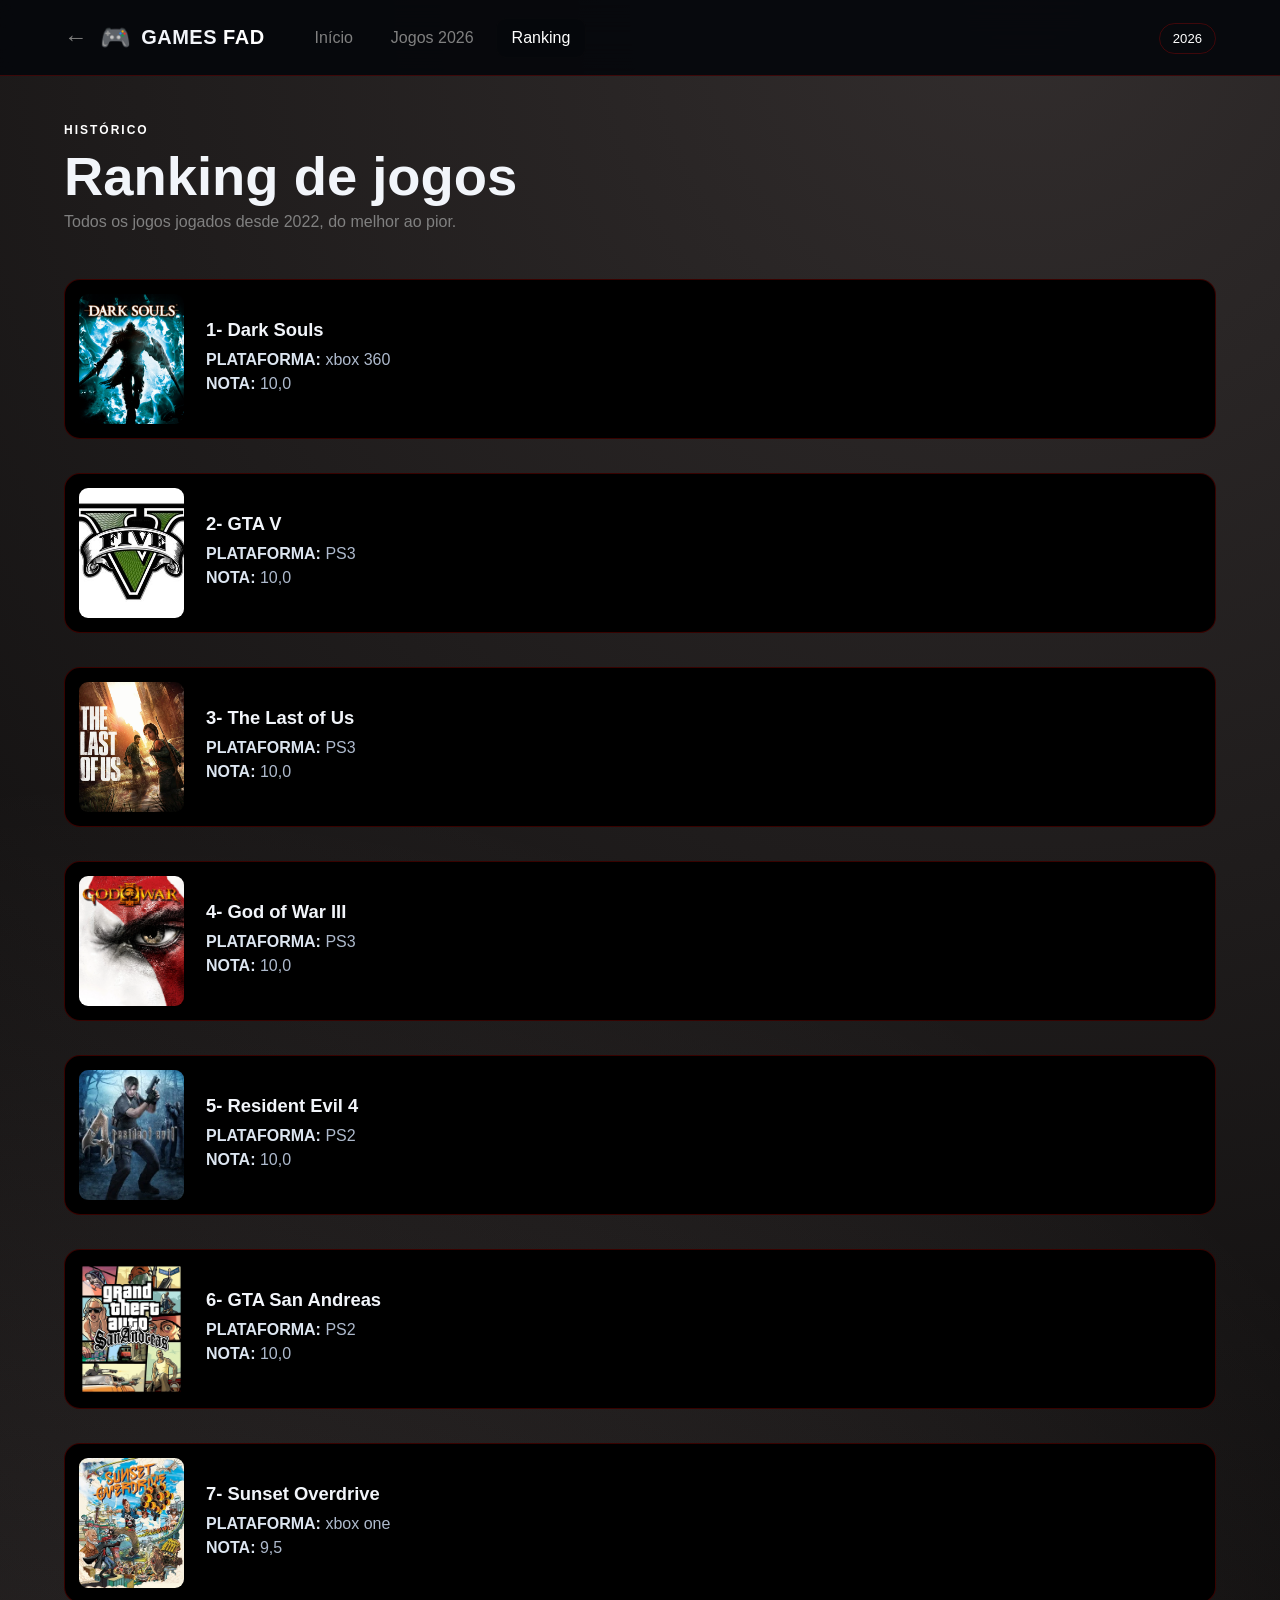
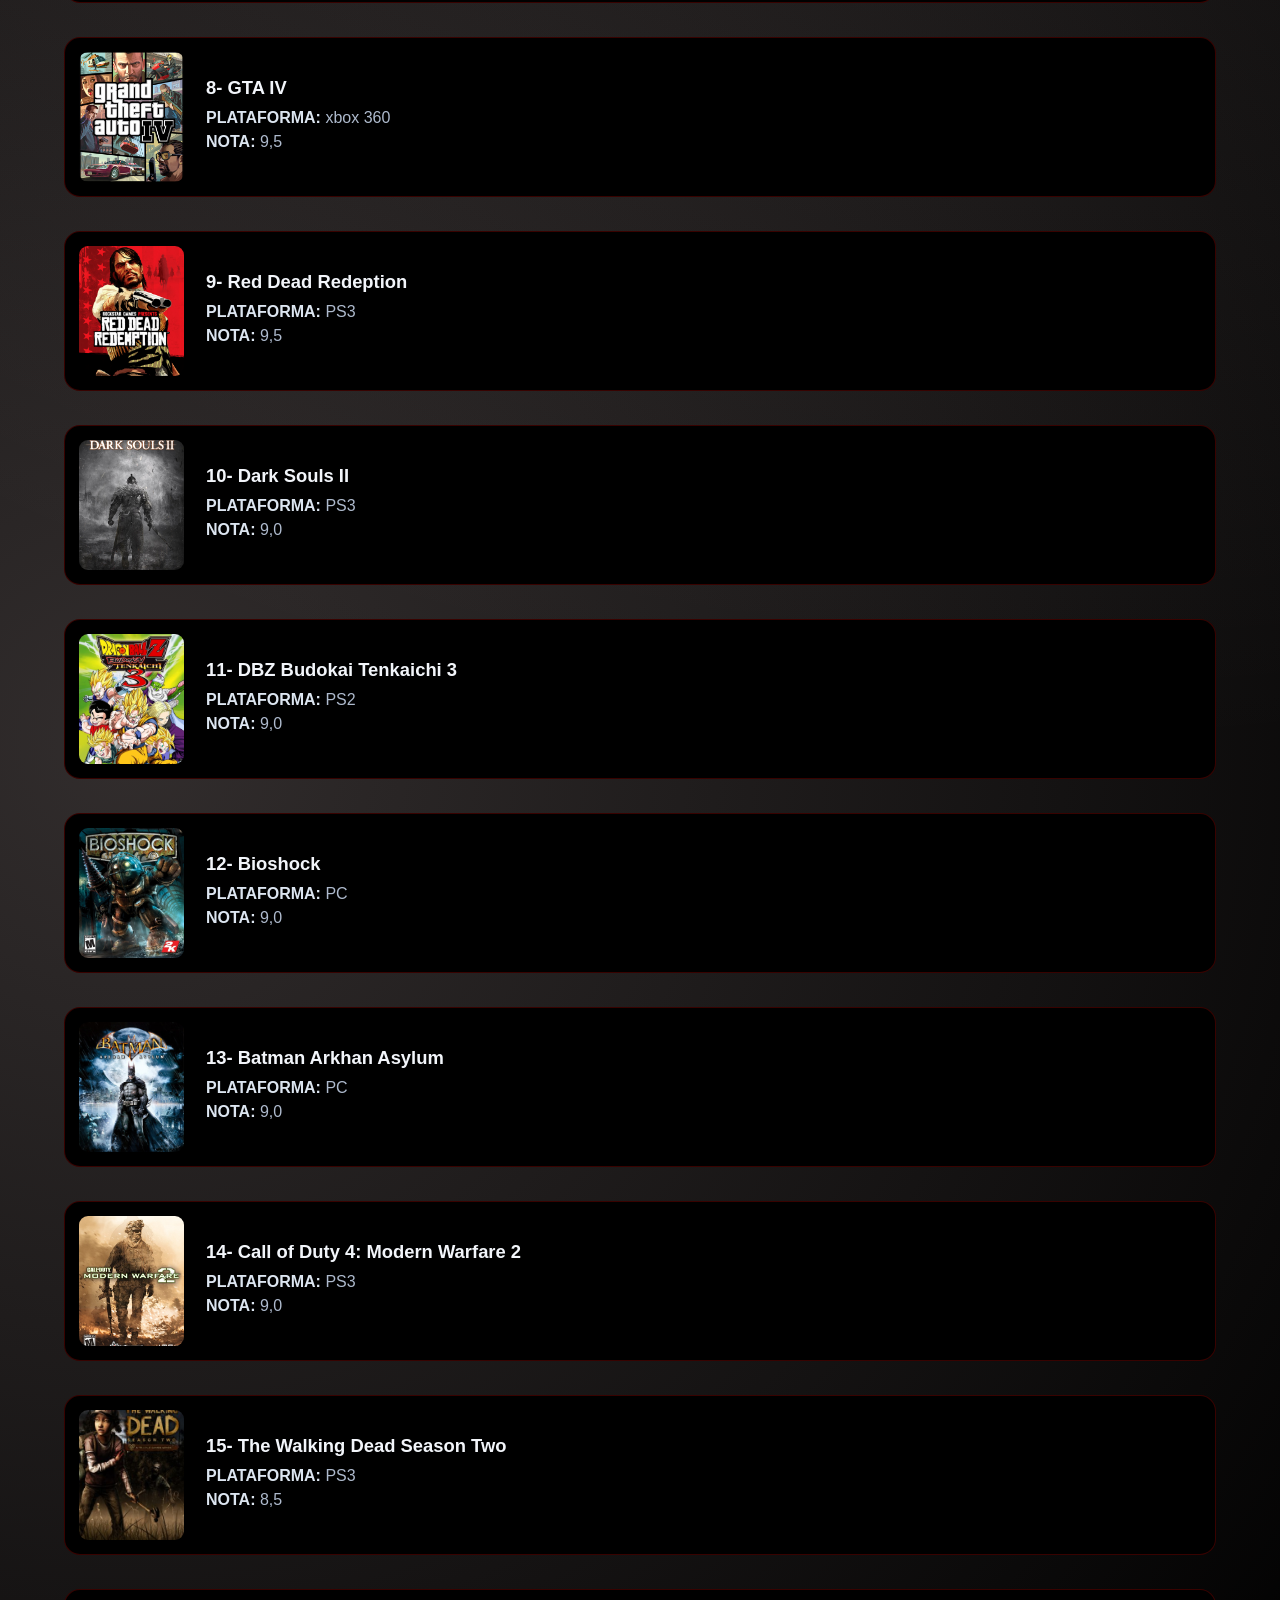
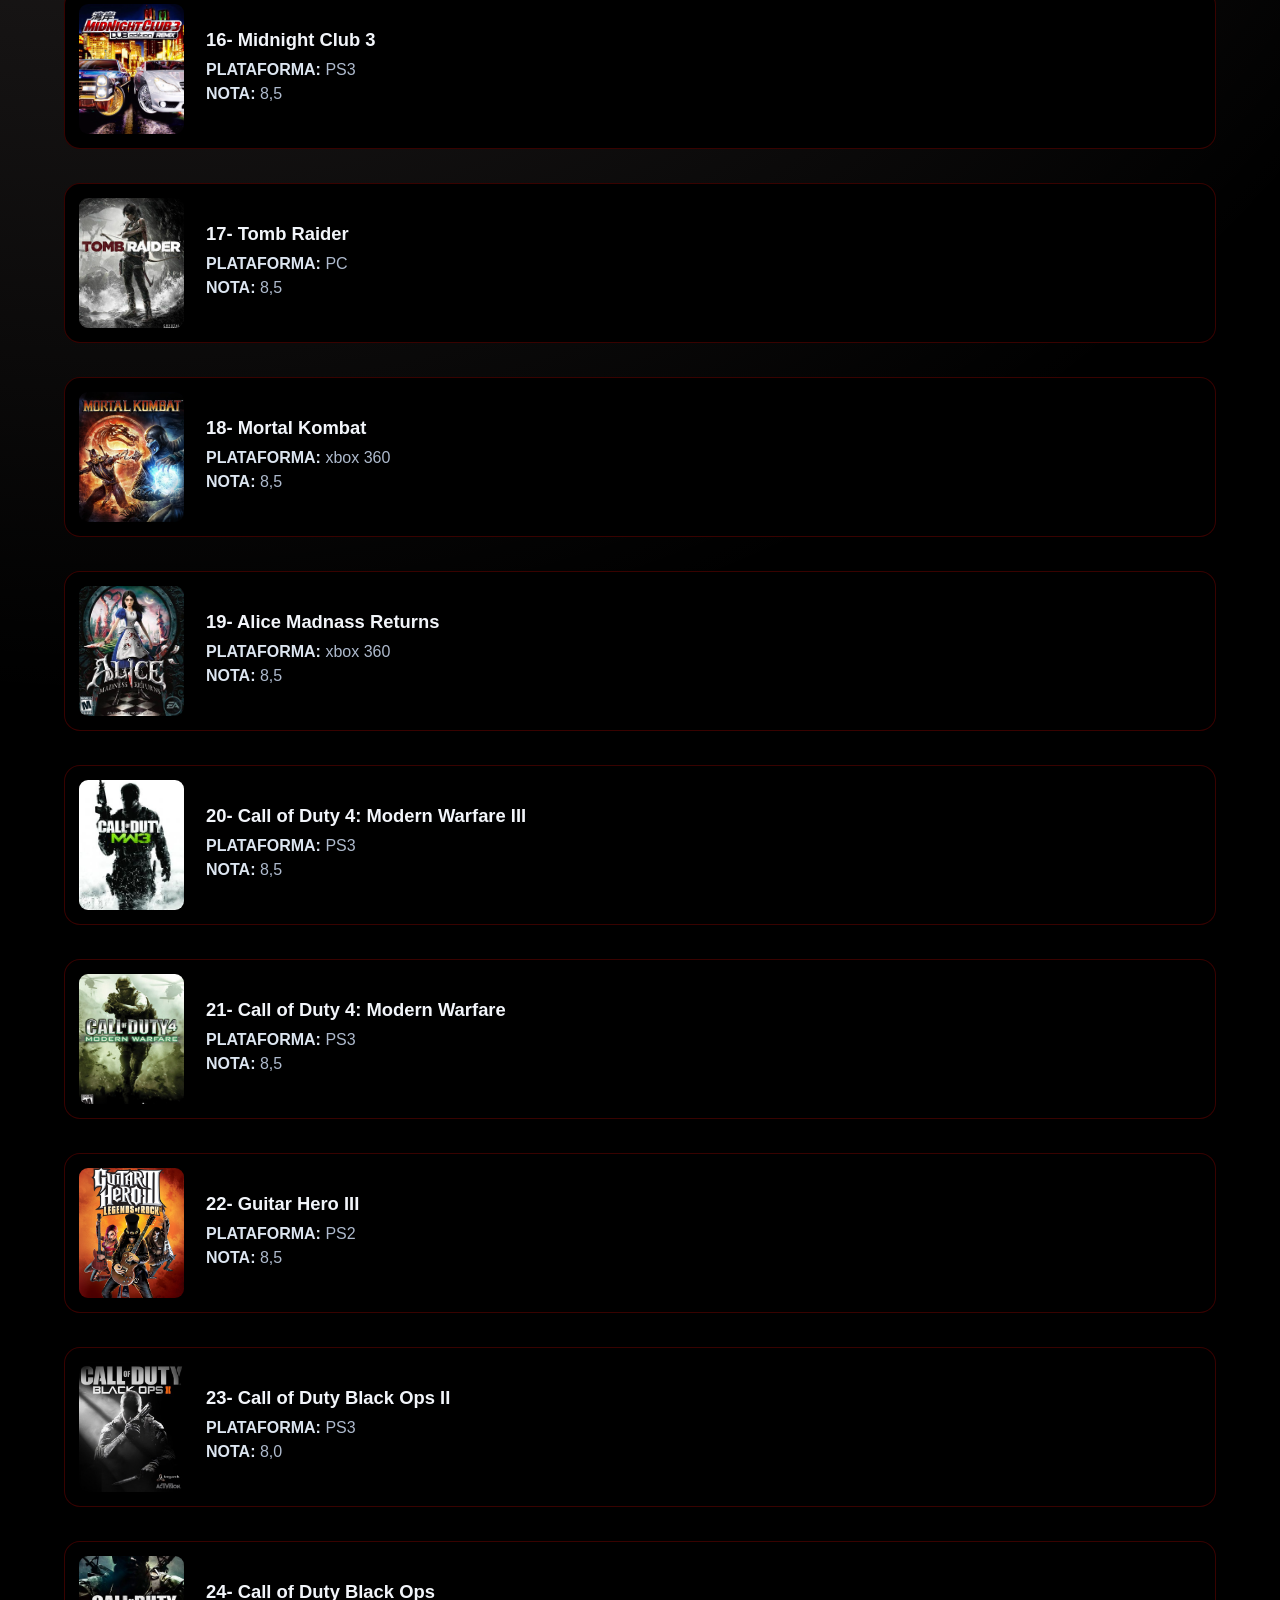
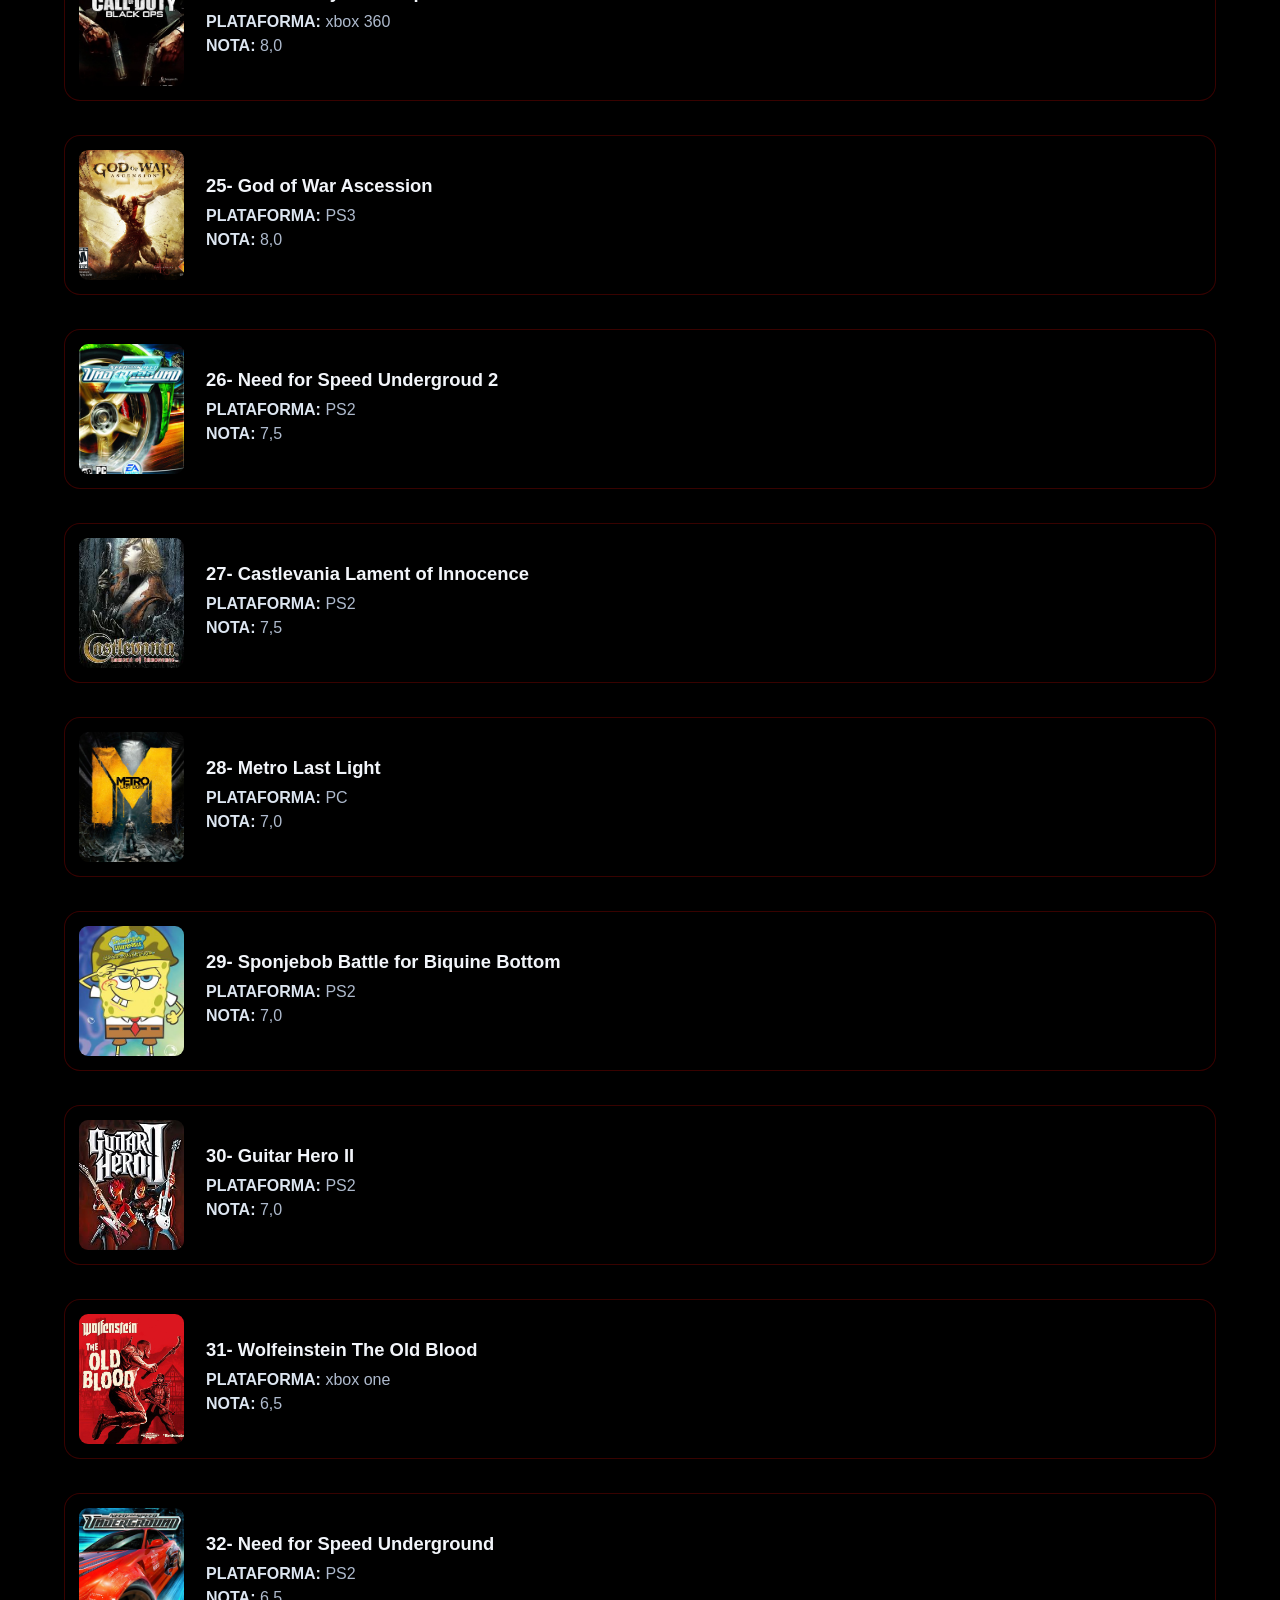
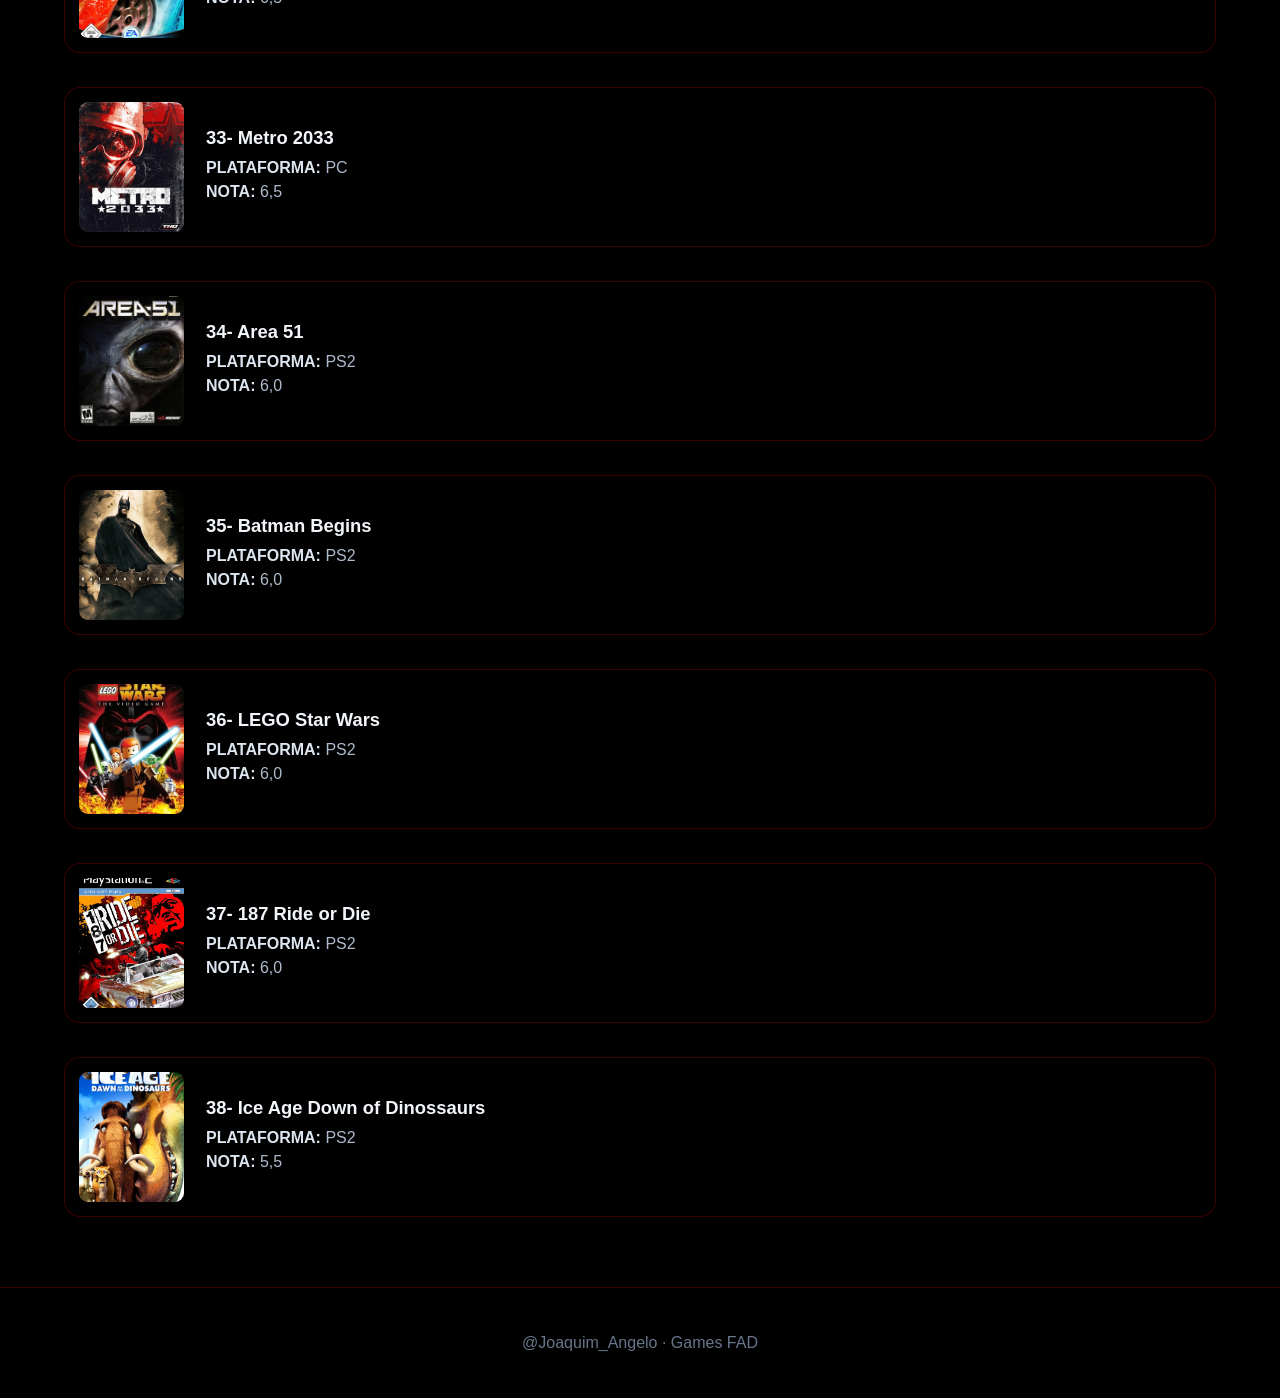
==== Ranking.html @ fde338c8 "Initial commit" ====
<!DOCTYPE html>
<html lang="pt-br">
<head>
    <meta charset="UTF-8">
    <meta name="viewport" content="width=device-width, initial-scale=1.0">
    <title>Ranking · Games FAD</title>
    <link rel="stylesheet" href="style.css">
</head>
<body>
    <header class="site-header">
        <div class="brand">
            <a href="index.html" class="back">←</a>
            <span class="brand-icon">🎮</span>
            <span>GAMES <strong>FAD</strong></span>
        </div>
        <nav class="nav">
            <a href="index.html">Início</a>
            <a href="2026.html">Jogos 2026</a>
            <a class="active" href="Ranking.html">Ranking</a>
        </nav>
        <div class="header-right"><span class="year-badge">2026</span></div>
    </header>

    <main class="page">
        <div class="page-title">
            <div>
                <span class="section-kicker">HISTÓRICO</span>
                <h1>Ranking de jogos</h1>
                <p>Todos os jogos jogados desde 2022, do melhor ao pior.</p>
            </div>
        </div>

        <div id="ranking-list" class="cards-container">
        <div class="card" style="margin-top: 20px;">
            <div class="game"><img src="Games/Dark_Souls.png" alt="Dark Souls"></div>
            <div class="info">
                <h2>1- Dark Souls</h2>
                <p><strong>PLATAFORMA:</strong> xbox 360</p>
                <p><strong>NOTA:</strong> 10,0</p>
            </div>
        </div>
        <div class="card" style="margin-top: 20px;">
            <div class="game"><img src="Games/GTA_V.jpg" alt="GTA V"></div>
            <div class="info">
                <h2>2- GTA V</h2>
                <p><strong>PLATAFORMA:</strong> PS3</p>
                <p><strong>NOTA:</strong> 10,0</p>
            </div>
        </div>
        <div class="card" style="margin-top: 20px;">
            <div class="game"><img src="Games/The_Last_of_Us.png" alt="The Last of Us"></div>
            <div class="info">
                <h2>3- The Last of Us</h2>
                <p><strong>PLATAFORMA:</strong> PS3</p>
                <p><strong>NOTA:</strong> 10,0</p>
            </div>
        </div>
        <div class="card" style="margin-top: 20px;">
            <div class="game"><img src="Games/God_of_War_III.webp" alt="God of War III"></div>
            <div class="info">
                <h2>4- God of War III</h2>
                <p><strong>PLATAFORMA:</strong> PS3</p>
                <p><strong>NOTA:</strong> 10,0</p>
            </div>
        </div>
        <div class="card" style="margin-top: 20px;">
            <div class="game"><img src="Games/Resident_Evil_4.jpg" alt="Resident Evil 4"></div>
            <div class="info">
                <h2>5- Resident Evil 4</h2>
                <p><strong>PLATAFORMA:</strong> PS2</p>
                <p><strong>NOTA:</strong> 10,0</p>
            </div>
        </div>
        <div class="card" style="margin-top: 20px;">
            <div class="game"><img src="Games/GTA_San_Andreas.png" alt="GTA San Andreas"></div>
            <div class="info">
                <h2>6- GTA San Andreas</h2>
                <p><strong>PLATAFORMA:</strong> PS2</p>
                <p><strong>NOTA:</strong> 10,0</p>
            </div>
        </div>
        <div class="card" style="margin-top: 20px;">
            <div class="game"><img src="Games/Sunset_Overdrive.jpg" alt="Sunset Overdrive"></div>
            <div class="info">
                <h2>7- Sunset Overdrive</h2>
                <p><strong>PLATAFORMA:</strong> xbox one</p>
                <p><strong>NOTA:</strong> 9,5</p>
            </div>
        </div>
        <div class="card" style="margin-top: 20px;">
            <div class="game"><img src="Games/GTA_IV.png" alt="GTA IV"></div>
            <div class="info">
                <h2>8- GTA IV</h2>
                <p><strong>PLATAFORMA:</strong> xbox 360</p>
                <p><strong>NOTA:</strong> 9,5</p>
            </div>
        </div>
        <div class="card" style="margin-top: 20px;">
            <div class="game"><img src="Games/Red_Dead_Redemption.png" alt="Red Dead Redeption"></div>
            <div class="info">
                <h2>9- Red Dead Redeption</h2>
                <p><strong>PLATAFORMA:</strong> PS3</p>
                <p><strong>NOTA:</strong> 9,5</p>
            </div>
        </div>
        <div class="card" style="margin-top: 20px;">
            <div class="game"><img src="Games/Dark_Souls_2.png" alt="Dark Souls II"></div>
            <div class="info">
                <h2>10- Dark Souls II</h2>
                <p><strong>PLATAFORMA:</strong> PS3</p>
                <p><strong>NOTA:</strong> 9,0</p>
            </div>
        </div>
        <div class="card" style="margin-top: 20px;">
            <div class="game"><img src="Games/Dragon_Ball.webp" alt="DBZ Budokai Tenkaichi 3"></div>
            <div class="info">
                <h2>11- DBZ Budokai Tenkaichi 3</h2>
                <p><strong>PLATAFORMA:</strong> PS2</p>
                <p><strong>NOTA:</strong> 9,0</p>
            </div>
        </div>
        <div class="card" style="margin-top: 20px;">
            <div class="game"><img src="Games/BioShock.jpg" alt="Bioshock"></div>
            <div class="info">
                <h2>12- Bioshock</h2>
                <p><strong>PLATAFORMA:</strong> PC</p>
                <p><strong>NOTA:</strong> 9,0</p>
            </div>
        </div>
        <div class="card" style="margin-top: 20px;">
            <div class="game"><img src="Games/Batman_Arkham_Asylum.jpg" alt="Batman Arkhan Asylum"></div>
            <div class="info">
                <h2>13- Batman Arkhan Asylum</h2>
                <p><strong>PLATAFORMA:</strong> PC</p>
                <p><strong>NOTA:</strong> 9,0</p>
            </div>
        </div>
        <div class="card" style="margin-top: 20px;">
            <div class="game"><img src="Games/Modern_Warfare_2.png" alt="Call of Duty 4: Modern Warfare 2"></div>
            <div class="info">
                <h2>14- Call of Duty 4: Modern Warfare 2</h2>
                <p><strong>PLATAFORMA:</strong> PS3</p>
                <p><strong>NOTA:</strong> 9,0</p>
            </div>
        </div>
        <div class="card" style="margin-top: 20px;">
            <div class="game"><img src="Games/The_Walking_Dead.jpg" alt="The Walking Dead Season Two"></div>
            <div class="info">
                <h2>15- The Walking Dead Season Two</h2>
                <p><strong>PLATAFORMA:</strong> PS3</p>
                <p><strong>NOTA:</strong> 8,5</p>
            </div>
        </div>
        <div class="card" style="margin-top: 20px;">
            <div class="game"><img src="Games/midnight_club3.webp" alt="Midnight Club 3"></div>
            <div class="info">
                <h2>16- Midnight Club 3</h2>
                <p><strong>PLATAFORMA:</strong> PS3</p>
                <p><strong>NOTA:</strong> 8,5</p>
            </div>
        </div>
        <div class="card" style="margin-top: 20px;">
            <div class="game"><img src="Games/Tomb_Raider.jpg" alt="Tomb Raider"></div>
            <div class="info">
                <h2>17- Tomb Raider</h2>
                <p><strong>PLATAFORMA:</strong> PC</p>
                <p><strong>NOTA:</strong> 8,5</p>
            </div>
        </div>
        <div class="card" style="margin-top: 20px;">
            <div class="game"><img src="Games/Mortal_kombat_.webp" alt="Mortal Kombat"></div>
            <div class="info">
                <h2>18- Mortal Kombat</h2>
                <p><strong>PLATAFORMA:</strong> xbox 360</p>
                <p><strong>NOTA:</strong> 8,5</p>
            </div>
        </div>
        <div class="card" style="margin-top: 20px;">
            <div class="game"><img src="Games/AliceMadnessReturns.jpg" alt="Alice Madnass Returns"></div>
            <div class="info">
                <h2>19- Alice Madnass Returns</h2>
                <p><strong>PLATAFORMA:</strong> xbox 360</p>
                <p><strong>NOTA:</strong> 8,5</p>
            </div>
        </div>
        <div class="card" style="margin-top: 20px;">
            <div class="game"><img src="Games/Modern_Warfare_3.jpg" alt="Call of Duty 4: Modern Warfare III"></div>
            <div class="info">
                <h2>20- Call of Duty 4: Modern Warfare III</h2>
                <p><strong>PLATAFORMA:</strong> PS3</p>
                <p><strong>NOTA:</strong> 8,5</p>
            </div>
        </div>
        <div class="card" style="margin-top: 20px;">
            <div class="game"><img src="Games/Call_of_Duty_4_Modern_Warfare.jpg" alt="Call of Duty 4: Modern Warfare"></div>
            <div class="info">
                <h2>21- Call of Duty 4: Modern Warfare</h2>
                <p><strong>PLATAFORMA:</strong> PS3</p>
                <p><strong>NOTA:</strong> 8,5</p>
            </div>
        </div>
        <div class="card" style="margin-top: 20px;">
            <div class="game"><img src="Games/Guitar_Hero_3.png" alt="Guitar Hero III"></div>
            <div class="info">
                <h2>22- Guitar Hero III</h2>
                <p><strong>PLATAFORMA:</strong> PS2</p>
                <p><strong>NOTA:</strong> 8,5</p>
            </div>
        </div>
        <div class="card" style="margin-top: 20px;">
            <div class="game"><img src="Games/Black_ops_2.jpg" alt="Call of Duty Black Ops II"></div>
            <div class="info">
                <h2>23- Call of Duty Black Ops II</h2>
                <p><strong>PLATAFORMA:</strong> PS3</p>
                <p><strong>NOTA:</strong> 8,0</p>
            </div>
        </div>
        <div class="card" style="margin-top: 20px;">
            <div class="game"><img src="Games/Call-_of_Duty_Black-Ops.jpg" alt="Call of Duty Black Ops"></div>
            <div class="info">
                <h2>24- Call of Duty Black Ops</h2>
                <p><strong>PLATAFORMA:</strong> xbox 360</p>
                <p><strong>NOTA:</strong> 8,0</p>
            </div>
        </div>
        <div class="card" style="margin-top: 20px;">
            <div class="game"><img src="Games/God_of_War_Ascension.png" alt="God of War Ascession"></div>
            <div class="info">
                <h2>25- God of War Ascession</h2>
                <p><strong>PLATAFORMA:</strong> PS3</p>
                <p><strong>NOTA:</strong> 8,0</p>
            </div>
        </div>
        <div class="card" style="margin-top: 20px;">
            <div class="game"><img src="Games/NFS_Undergrouds_2.jpg" alt="Need for Speed Undergroud 2"></div>
            <div class="info">
                <h2>26- Need for Speed Undergroud 2</h2>
                <p><strong>PLATAFORMA:</strong> PS2</p>
                <p><strong>NOTA:</strong> 7,5</p>
            </div>
        </div>
        <div class="card" style="margin-top: 20px;">
            <div class="game"><img src="Games/Castlavania_Lament.jpg" alt="Castlevania Lament of Innocence"></div>
            <div class="info">
                <h2>27- Castlevania Lament of Innocence</h2>
                <p><strong>PLATAFORMA:</strong> PS2</p>
                <p><strong>NOTA:</strong> 7,5</p>
            </div>
        </div>
        <div class="card" style="margin-top: 20px;">
            <div class="game"><img src="Games/Metro_last_light.jpg" alt="Metro Last Light"></div>
            <div class="info">
                <h2>28- Metro Last Light</h2>
                <p><strong>PLATAFORMA:</strong> PC</p>
                <p><strong>NOTA:</strong> 7,0</p>
            </div>
        </div>
        <div class="card" style="margin-top: 20px;">
            <div class="game"><img src="Games/BattleForBikiniBottom.jpg" alt="Sponjebob Battle for Biquine Bottom"></div>
            <div class="info">
                <h2>29- Sponjebob Battle for Biquine Bottom</h2>
                <p><strong>PLATAFORMA:</strong> PS2</p>
                <p><strong>NOTA:</strong> 7,0</p>
            </div>
        </div>
        <div class="card" style="margin-top: 20px;">
            <div class="game"><img src="Games/Guitar_Hero_2.jpg" alt="Guitar Hero II"></div>
            <div class="info">
                <h2>30- Guitar Hero II</h2>
                <p><strong>PLATAFORMA:</strong> PS2</p>
                <p><strong>NOTA:</strong> 7,0</p>
            </div>
        </div>
        <div class="card" style="margin-top: 20px;">
            <div class="game"><img src="Games/Wolfenstein_The_Old_Blood.png" alt="Wolfeinstein The Old Blood"></div>
            <div class="info">
                <h2>31- Wolfeinstein The Old Blood</h2>
                <p><strong>PLATAFORMA:</strong> xbox one</p>
                <p><strong>NOTA:</strong> 6,5</p>
            </div>
        </div>
        <div class="card" style="margin-top: 20px;">
            <div class="game"><img src="Games/Need_for_Speed_Undergroud.jpg" alt="Need for Speed Underground"></div>
            <div class="info">
                <h2>32- Need for Speed Underground</h2>
                <p><strong>PLATAFORMA:</strong> PS2</p>
                <p><strong>NOTA:</strong> 6,5</p>
            </div>
        </div>
        <div class="card" style="margin-top: 20px;">
            <div class="game"><img src="Games/Metro_2033.jpg" alt="Metro 2033"></div>
            <div class="info">
                <h2>33- Metro 2033</h2>
                <p><strong>PLATAFORMA:</strong> PC</p>
                <p><strong>NOTA:</strong> 6,5</p>
            </div>
        </div>
        <div class="card" style="margin-top: 20px;">
            <div class="game"><img src="Games/Area_51.jpg" alt="Area 51"></div>
            <div class="info">
                <h2>34- Area 51</h2>
                <p><strong>PLATAFORMA:</strong> PS2</p>
                <p><strong>NOTA:</strong> 6,0</p>
            </div>
        </div>
        <div class="card" style="margin-top: 20px;">
            <div class="game"><img src="Games/Batman_Begins.webp" alt="Batman Begins"></div>
            <div class="info">
                <h2>35- Batman Begins</h2>
                <p><strong>PLATAFORMA:</strong> PS2</p>
                <p><strong>NOTA:</strong> 6,0</p>
            </div>
        </div>
        <div class="card" style="margin-top: 20px;">
            <div class="game"><img src="Games/Legostarwars.jpg" alt="LEGO Star Wars"></div>
            <div class="info">
                <h2>36- LEGO Star Wars</h2>
                <p><strong>PLATAFORMA:</strong> PS2</p>
                <p><strong>NOTA:</strong> 6,0</p>
            </div>
        </div>
        <div class="card" style="margin-top: 20px;">
            <div class="game"><img src="Games/Ride_or_Die.jpg" alt="187 Ride or Die"></div>
            <div class="info">
                <h2>37- 187 Ride or Die</h2>
                <p><strong>PLATAFORMA:</strong> PS2</p>
                <p><strong>NOTA:</strong> 6,0</p>
            </div>
        </div>
        <div class="card" style="margin-top: 20px;">
            <div class="game"><img src="Games/Ice_Age_Dawn_of_the_Dinosaurs.webp" alt="Ice Age Down of Dinossaurs"></div>
            <div class="info">
                <h2>38- Ice Age Down of Dinossaurs</h2>
                <p><strong>PLATAFORMA:</strong> PS2</p>
                <p><strong>NOTA:</strong> 5,5</p>
            </div>
        </div>
        </div>
    </main>

    <footer><p>@Joaquim_Angelo · Games FAD</p></footer>

    <script src="script.js"></script>
    <script>organizarJogos("#ranking-list");</script>
</body>
</html>
---- style.css ----
:root {
    --bg: black;
    --panel: #942424;
    --panel-2: #ffffff;
    --line: rgba(255, 13, 0, 0.22);
    --text: #f2f5fa;
    --muted: gray;
    --accent: red;
    --accent-2: rgb(255, 255, 255);
    --shadow: 0 18px 55px rgba(0,0,0,.35);
}

* { box-sizing: border-box; }

html { scroll-behavior: smooth; }

body {
    margin: 0;
    min-height: 100vh;
    color: var(--text);
    font-family: Arial, Helvetica, sans-serif;
    background:
        radial-gradient(circle at 80% 0%, rgba(249, 225, 225, 0.2), transparent 30%),
        radial-gradient(circle at 10% 30%, rgba(249, 225, 225, 0.2), transparent 28%),
        var(--bg);
}

a { color: inherit; text-decoration: none; }

.site-header {
    min-height: 76px;
    padding: 0 5%;
    display: flex;
    align-items: center;
    gap: 34px;
    position: sticky;
    top: 0;
    z-index: 20;
    background: rgba(5, 7, 11, .92);
    border-bottom: 1px solid var(--line);
    backdrop-filter: blur(16px);
}

.brand {
    display: flex;
    align-items: center;
    gap: 10px;
    white-space: nowrap;
    font-weight: 800;
    font-size: 1.25rem;
    letter-spacing: .5px;
}

.brand strong { color: var(--accent-2); }

.brand-icon { font-size: 1.55rem; }

.back {
    color: var(--muted);
    font-size: 1.45rem;
    margin-right: 2px;
}

.nav {
    display: flex;
    align-items: center;
    gap: 6px;
    flex: 1;
}

.nav a {
    padding: 11px 16px;
    border-radius: 10px;
    color: var(--muted);
    transition: .2s ease;
}

.nav a:hover,
.nav a.active {
    color: white;
    background: rgba(0, 0, 0, 0.13);
}

.nav a.active {
    box-shadow: inset 0 0 0 1px rgba(16, 16, 16, 0.25);
}

.header-right { margin-left: auto; }

.year-badge {
    border: 1px solid rgba(165, 7, 7, 0.35);
    color: var(--accent-2);
    border-radius: 999px;
    padding: 7px 13px;
    font-size: .82rem;
}

.home {
    width: min(1400px, 90%);
    margin: 38px auto 70px;
}

.hero {
    min-height: 420px;
    position: relative;
    overflow: hidden;
    border: 1px solid var(--line);
    border-radius: 24px;
    padding: 65px 7%;
    background:
        linear-gradient(90deg, rgba(5,8,13,.98) 0%, rgba(94, 94, 94, 0.86) 55%, rgba(44, 46, 47, 0.6) 100%),
        url("Games/backgroud.jpg") center/cover;
    box-shadow: var(--shadow);
}

.hero::after {
    content: "";
    position: absolute;
    width: 450px;
    height: 450px;
    border-radius: 50%;
    right: -120px;
    top: -130px;
}

.hero-text { max-width: 600px; position: relative; z-index: 2; }

.eyebrow, .section-kicker {
    color: var(--accent-2);
    font-size: .75rem;
    font-weight: 800;
    letter-spacing: 2px;
}

.hero h1 {
    margin: 12px 0;
    font-size: clamp(2.5rem, 6vw, 5rem);
    line-height: .98;
}

.hero h1 span { color: var(--accent-2); }

.hero p {
    color: #b4c0d0;
    font-size: 1.05rem;
    line-height: 1.7;
    max-width: 520px;
}

.hero-actions {
    display: flex;
    gap: 12px;
    margin-top: 28px;
    flex-wrap: wrap;
}

.hero-decoration {
    position: absolute;
    right: 12%;
    top: 50%;
    transform: translateY(-50%);
}

.controller {
    font-size: 9rem;
    filter: drop-shadow(0 20px 30px rgba(0, 0, 0, 0.188));
    opacity: .9;
}

.hero-circle {
    position: absolute;
    width: 300px;
    height: 300px;
    border: 1px solid black;
    border-radius: 50%;
    top: -30px;
    left: -40px;
}

.btn {
    border: 0;
    border-radius: 10px;
    padding: 12px 18px;
    font-weight: 700;
    cursor: pointer;
    font-size: .95rem;
    transition: .2s ease;
    display: inline-flex;
    align-items: center;
    justify-content: center;
}

.btn:hover { transform: translateY(-2px); }

.btn.primary {
    background: var(--accent);
    color: white;
    box-shadow: 0 8px 25px rgba(35,140,255,.22);
}

.btn.secondary {
    background: black;
    color: #dce5f0;
    border: 1px solid var(--line);
}

.home-grid {
    display: grid;
    gap: 22px;
    margin-top: 24px;
}

.home-section,
.add-panel {
    background: linear-gradient(145deg, rgba(35, 35, 37, 0.96), rgba(8,13,21,.96));
    border: 1px solid var(--line);
    border-radius: 20px;
    padding: 28px;
    box-shadow: var(--shadow);
}

.section-heading {
    display: flex;
    justify-content: space-between;
    align-items: flex-end;
    gap: 20px;
    margin-bottom: 22px;
}

.section-heading h2,
.page-title h1 {
    margin: 7px 0 5px;
}

.section-heading p,
.page-title p,
.add-panel p {
    margin: 0;
    color: var(--muted);
}

.text-link {
    color: var(--accent-2);
    font-weight: 700;
    white-space: nowrap;
}

.cover-row {
    display: grid;
    grid-template-columns: repeat(4, 1fr);
    gap: 18px;
}

.cover-card {
    overflow: hidden;
    border: 1px solid var(--line);
    border-radius: 14px;
    background: #070b12;
    transition: .2s ease;
}

.cover-card:hover {
    transform: translateY(-4px);
    border-color: white;
}

.cover-card img {
    width: 100%;
    height: 300px;
    display: block;
    object-fit: cover;
}

.cover-info { padding: 12px 14px; }

.cover-info h3 {
    margin: 0 0 6px;
    font-size: .98rem;
}

.cover-info small { color: var(--muted); }

.page {
    width: min(1180px, 90%);
    margin: 44px auto 70px;
}

.page-title {
    display: flex;
    justify-content: space-between;
    align-items: end;
    gap: 20px;
    margin-bottom: 28px;
}

.page-title h1 {
    font-size: clamp(2rem, 5vw, 3.4rem);
}

.ranking-note {
    color: var(--muted);
    border: 1px solid var(--line);
    border-radius: 999px;
    padding: 10px 14px;
    font-size: .82rem;
}

.add-panel {
    margin-bottom: 26px;
}

.add-panel h2 { margin: 7px 0; }

.add-panel form {
    display: grid;
    grid-template-columns: 2fr 2fr 1fr .8fr auto;
    gap: 12px;
    margin-top: 22px;
    align-items: end;
}

label {
    color: #b7c3d3;
    font-size: .8rem;
    font-weight: 700;
}

input {
    width: 100%;
    margin-top: 7px;
    border: 1px solid var(--line);
    border-radius: 9px;
    padding: 12px;
    color: white;
    background: #070b12;
    outline: none;
}

input:focus { border-color: var(--accent); }

.form-actions {
    display: flex;
    gap: 8px;
}

.hidden { display: none; }

.game-list {
    display: grid;
    gap: 14px;
}

.game-card,
.ranking-card {
    display: grid;
    grid-template-columns: 105px 1fr auto;
    align-items: center;
    gap: 22px;
    padding: 14px;
    border: 1px solid var(--line);
    border-radius: 16px;
    background: linear-gradient(120deg, rgba(75, 75, 76, 0.98), rgba(7,11,18,.98));
    transition: .2s ease;
}

.game-card:hover,
.ranking-card:hover {
    border-color: white;
    transform: translateX(3px);
}

.game-card img,
.ranking-card img {
    width: 115px;
    height: 160px;
    object-fit: cover;
    border-radius: 9px;
}

.game-card h2,
.ranking-card h2 {
    margin: 0 0 10px;
    font-size: 1.15rem;
}

.meta {
    display: flex;
    flex-wrap: wrap;
    gap: 8px;
}

.meta span {
    color: #aebacd;
    background: black;
    border: 1px solid var(--line);
    padding: 6px 9px;
    border-radius: 7px;
    font-size: .78rem;
}

.score {
    min-width: 82px;
    text-align: center;
    font-size: 1.45rem;
    font-weight: 900;
    color: var(--accent-2);
}

.position {
    width: 62px;
    height: 62px;
    border-radius: 50%;
    display: grid;
    place-items: center;
    background: black;
    border: 1px solid white;
    color: white;
    font-weight: 900;
}

.ranking-card {
    grid-template-columns: 62px 105px 1fr auto;
}

footer {
    text-align: center;
    padding: 30px;
    color: #68768b;
    border-top: 1px solid var(--line);
}

@media (max-width: 950px) {
    .site-header { padding: 0 3%; }
    .cover-row { grid-template-columns: repeat(2, 1fr); }
    .hero-decoration { right: 3%; opacity: .35; }
    .add-panel form { grid-template-columns: repeat(2, 1fr); }
}

@media (max-width: 650px) {
    .site-header { flex-wrap: wrap; padding: 13px 5%; gap: 10px; }
    .nav { order: 3; width: 100%; overflow-x: auto; }
    .nav a { padding: 9px 11px; }
    .header-right { margin-left: auto; }
    .hero { padding: 40px 25px; }
    .hero-decoration { display: none; }
    .cover-row { grid-template-columns: 1fr 1fr; }
    .cover-card img { height: 190px; }
    .page-title { align-items: flex-start; flex-direction: column; }
    .add-panel form { grid-template-columns: 1fr; }
    .form-actions { justify-content: flex-end; }
    .game-card,
    .ranking-card {
        grid-template-columns: 72px 1fr;
    }
    .game-card img,
    .ranking-card img {
        width: 72px;
        height: 94px;
    }
    .score { grid-column: 2; text-align: left; }
    .ranking-card .position { grid-row: span 2; }
    .ranking-card { grid-template-columns: 52px 72px 1fr; }
}


/* Cards no formato original do Games FAD */
.cards-container {
    display: grid;
    gap: 14px;
}

.cards-container .card {
    display: flex;
    align-items: center;
    gap: 22px;
    width: 100%;
    padding: 14px;
    border: 1px solid var(--line);
    border-radius: 16px;
    background: black;
    transition: .2s ease;
}

.cards-container .card:hover {
    border-color: white;
    transform: translateX(3px);
}

.cards-container .game {
    flex: 0 0 105px;
}

.cards-container .game img {
    width: 105px;
    height: 130px;
    object-fit: cover;
    border-radius: 9px;
    display: block;
}

.cards-container .info {
    flex: 1;
}

.cards-container .info h2 {
    margin: 0 0 10px;
    font-size: 1.15rem;
}

.cards-container .info p {
    margin: 6px 0;
    color: #aebacd;
}

.cards-container .info strong {
    color: #dce5f0;
}

@media (max-width: 650px) {
    .cards-container .card {
        align-items: flex-start;
        gap: 14px;
    }

    .cards-container .game {
        flex-basis: 72px;
    }

    .cards-container .game img {
        width: 72px;
        height: 94px;
    }

    .cards-container .info h2 {
        font-size: 1rem;
    }
}
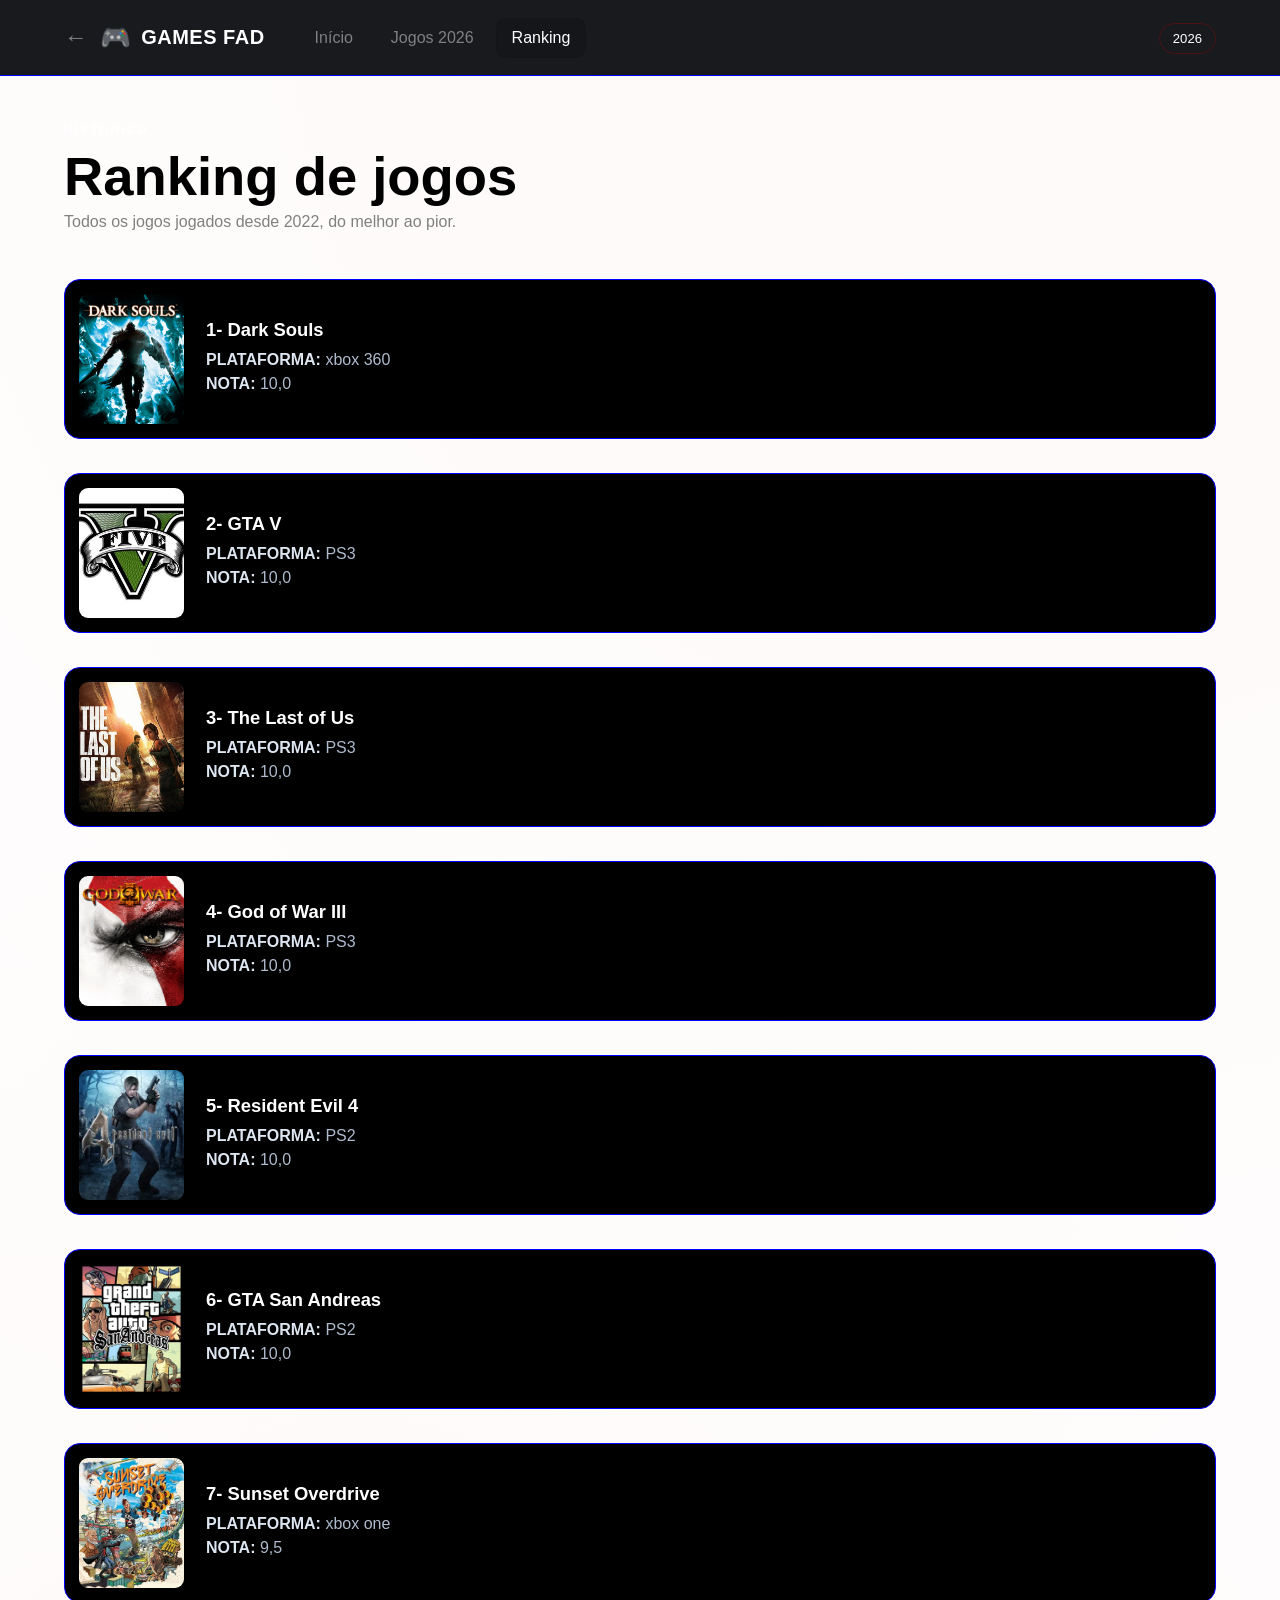
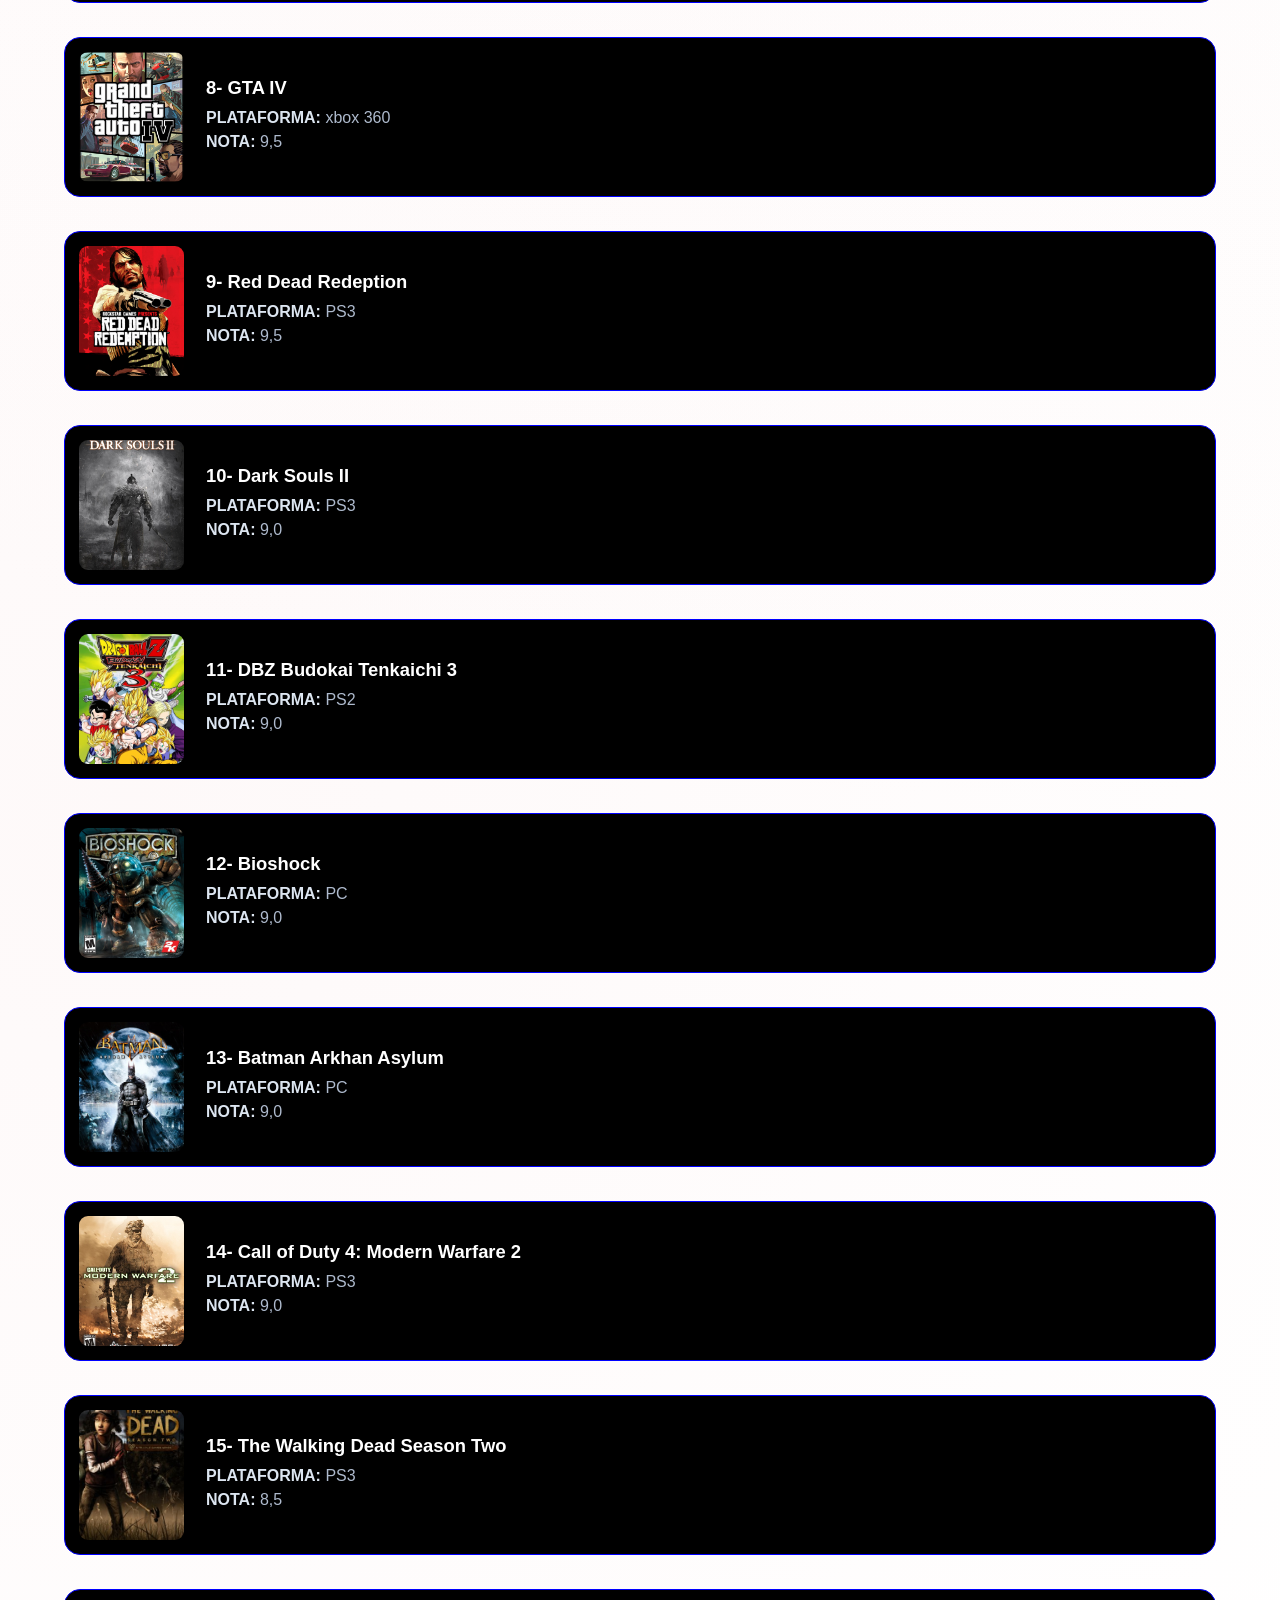
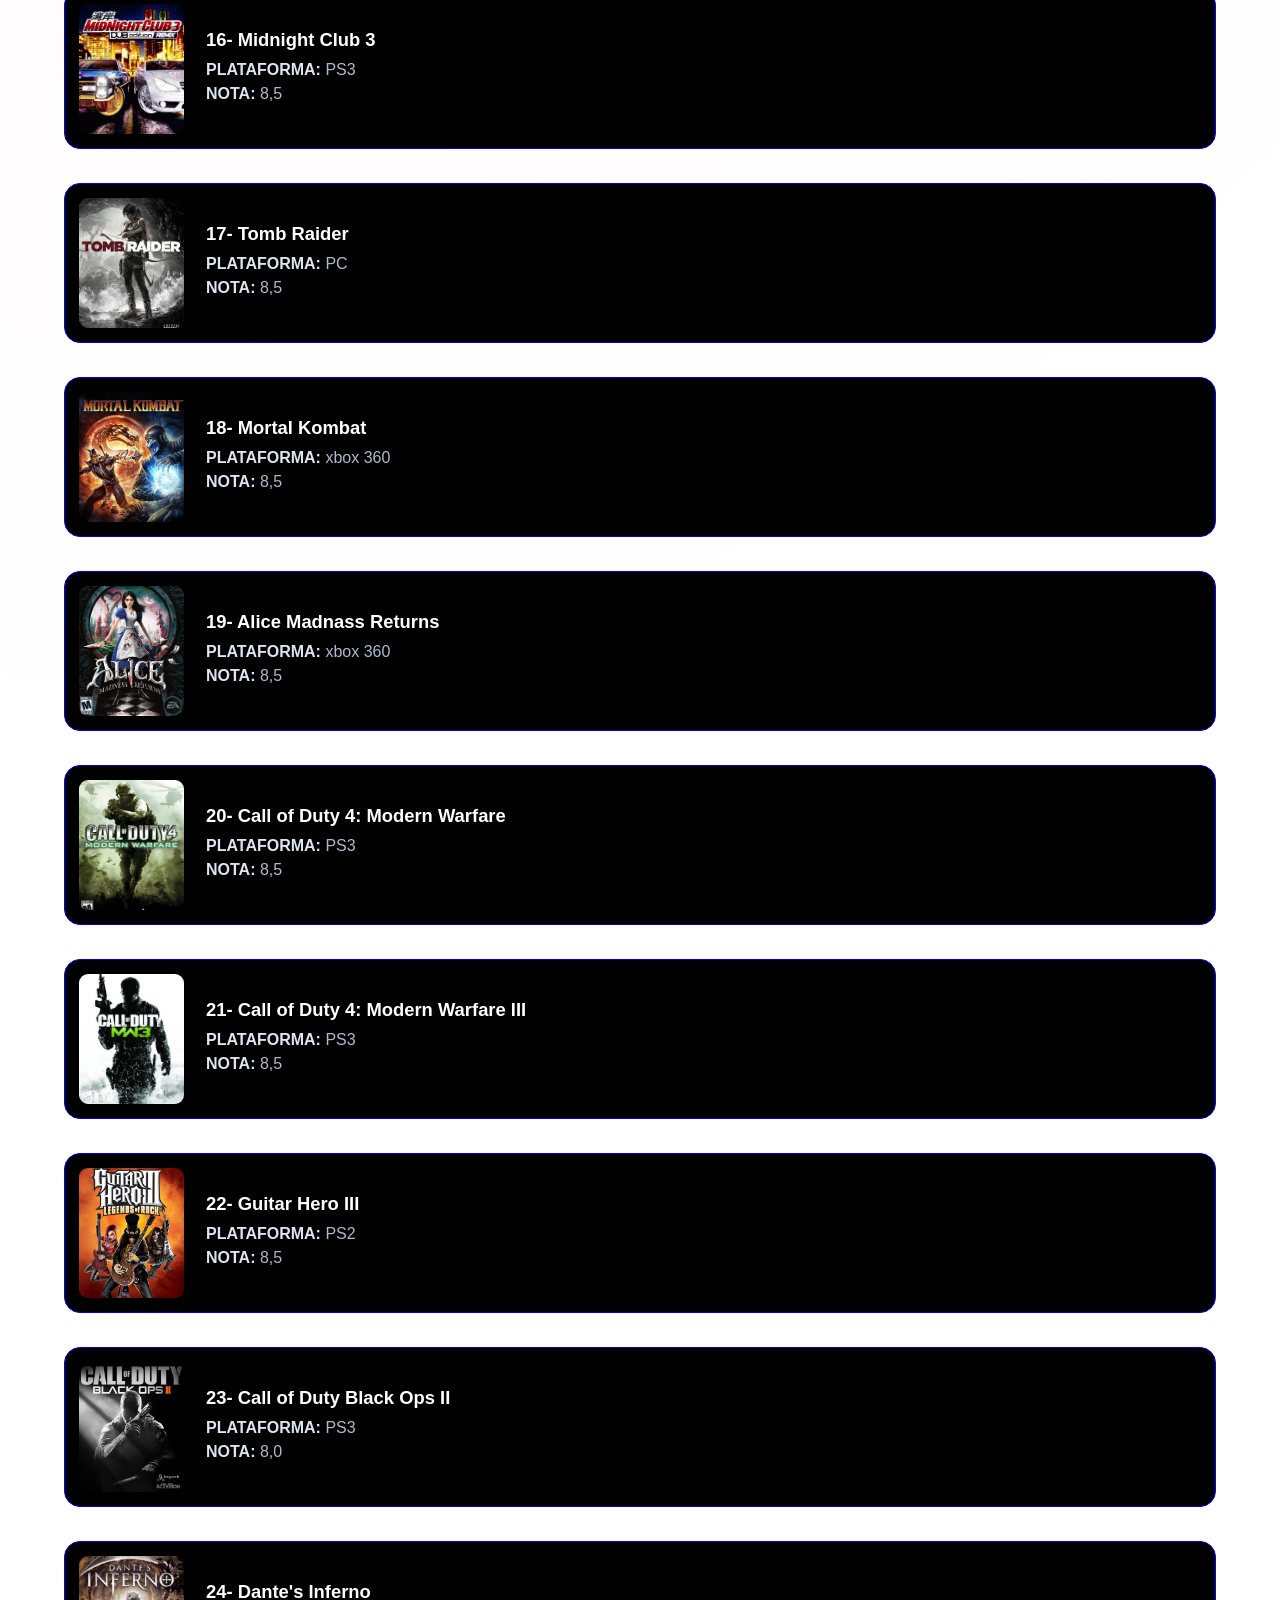
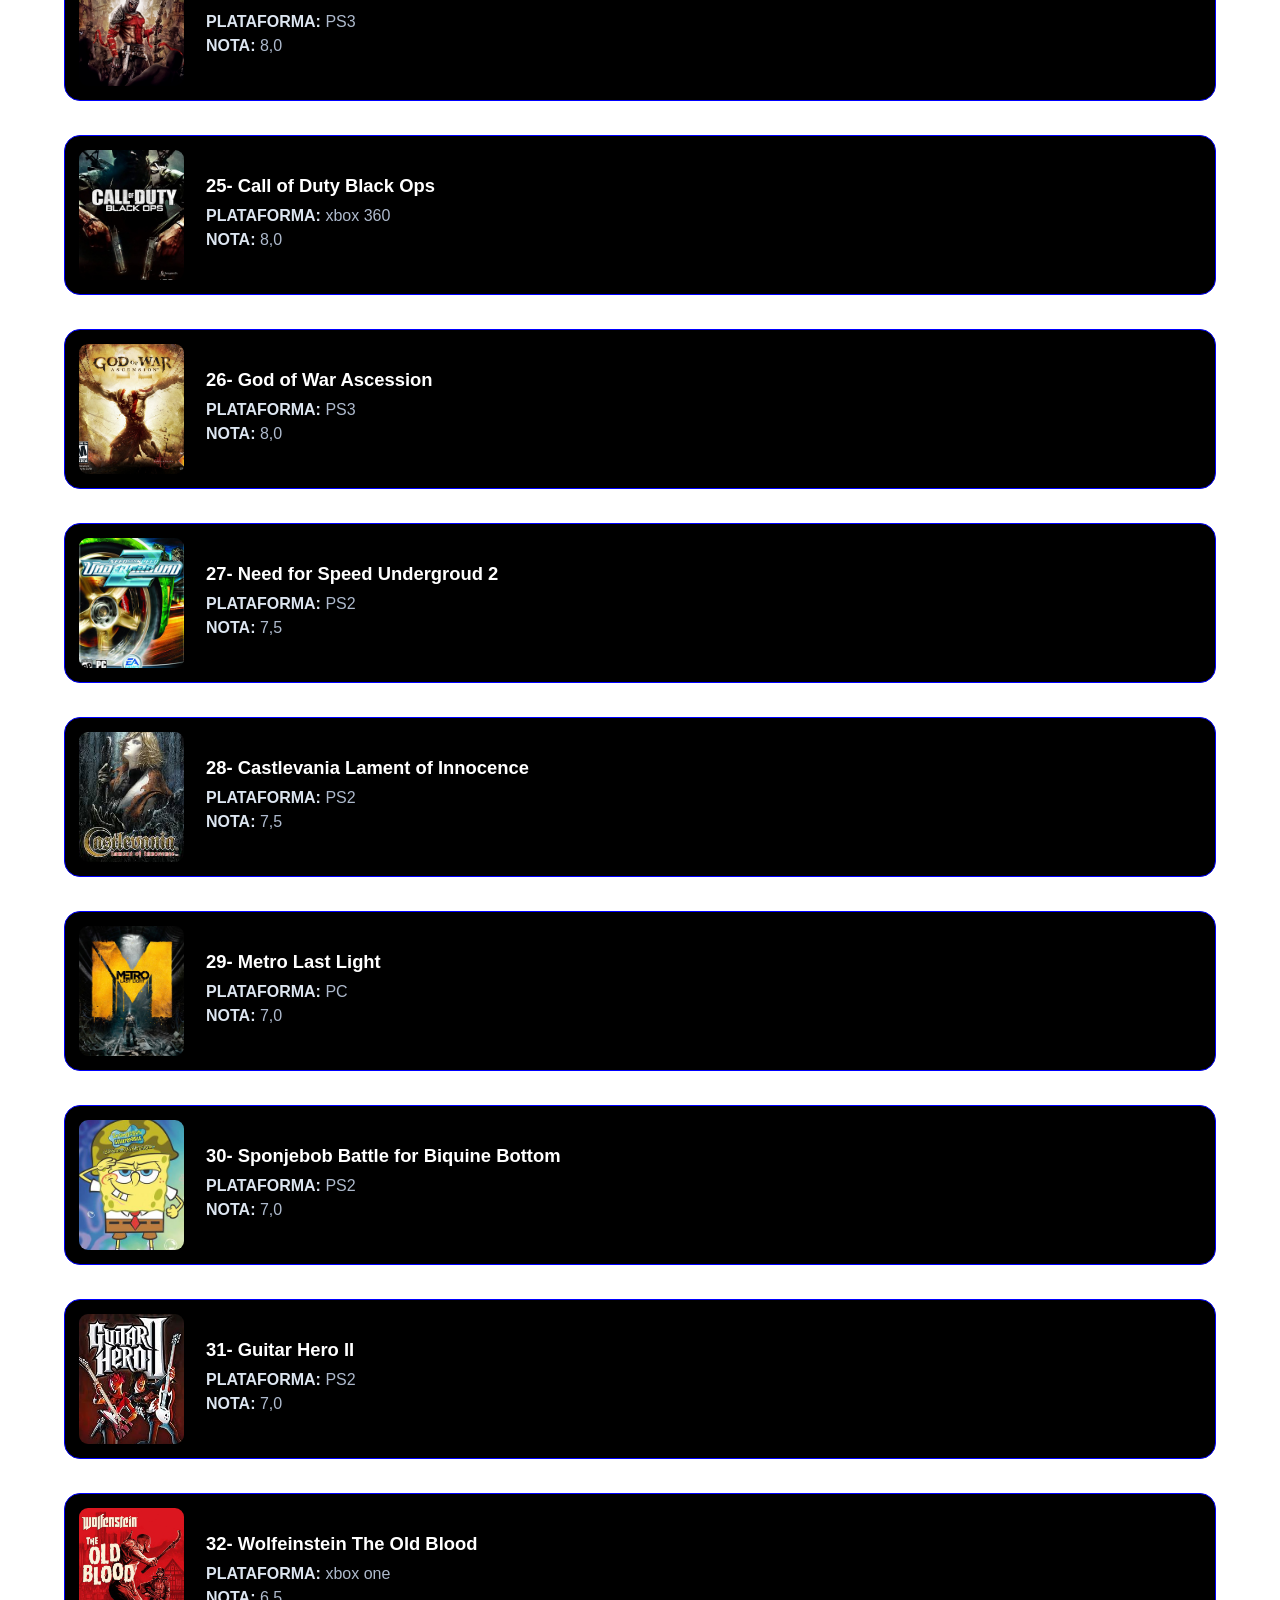
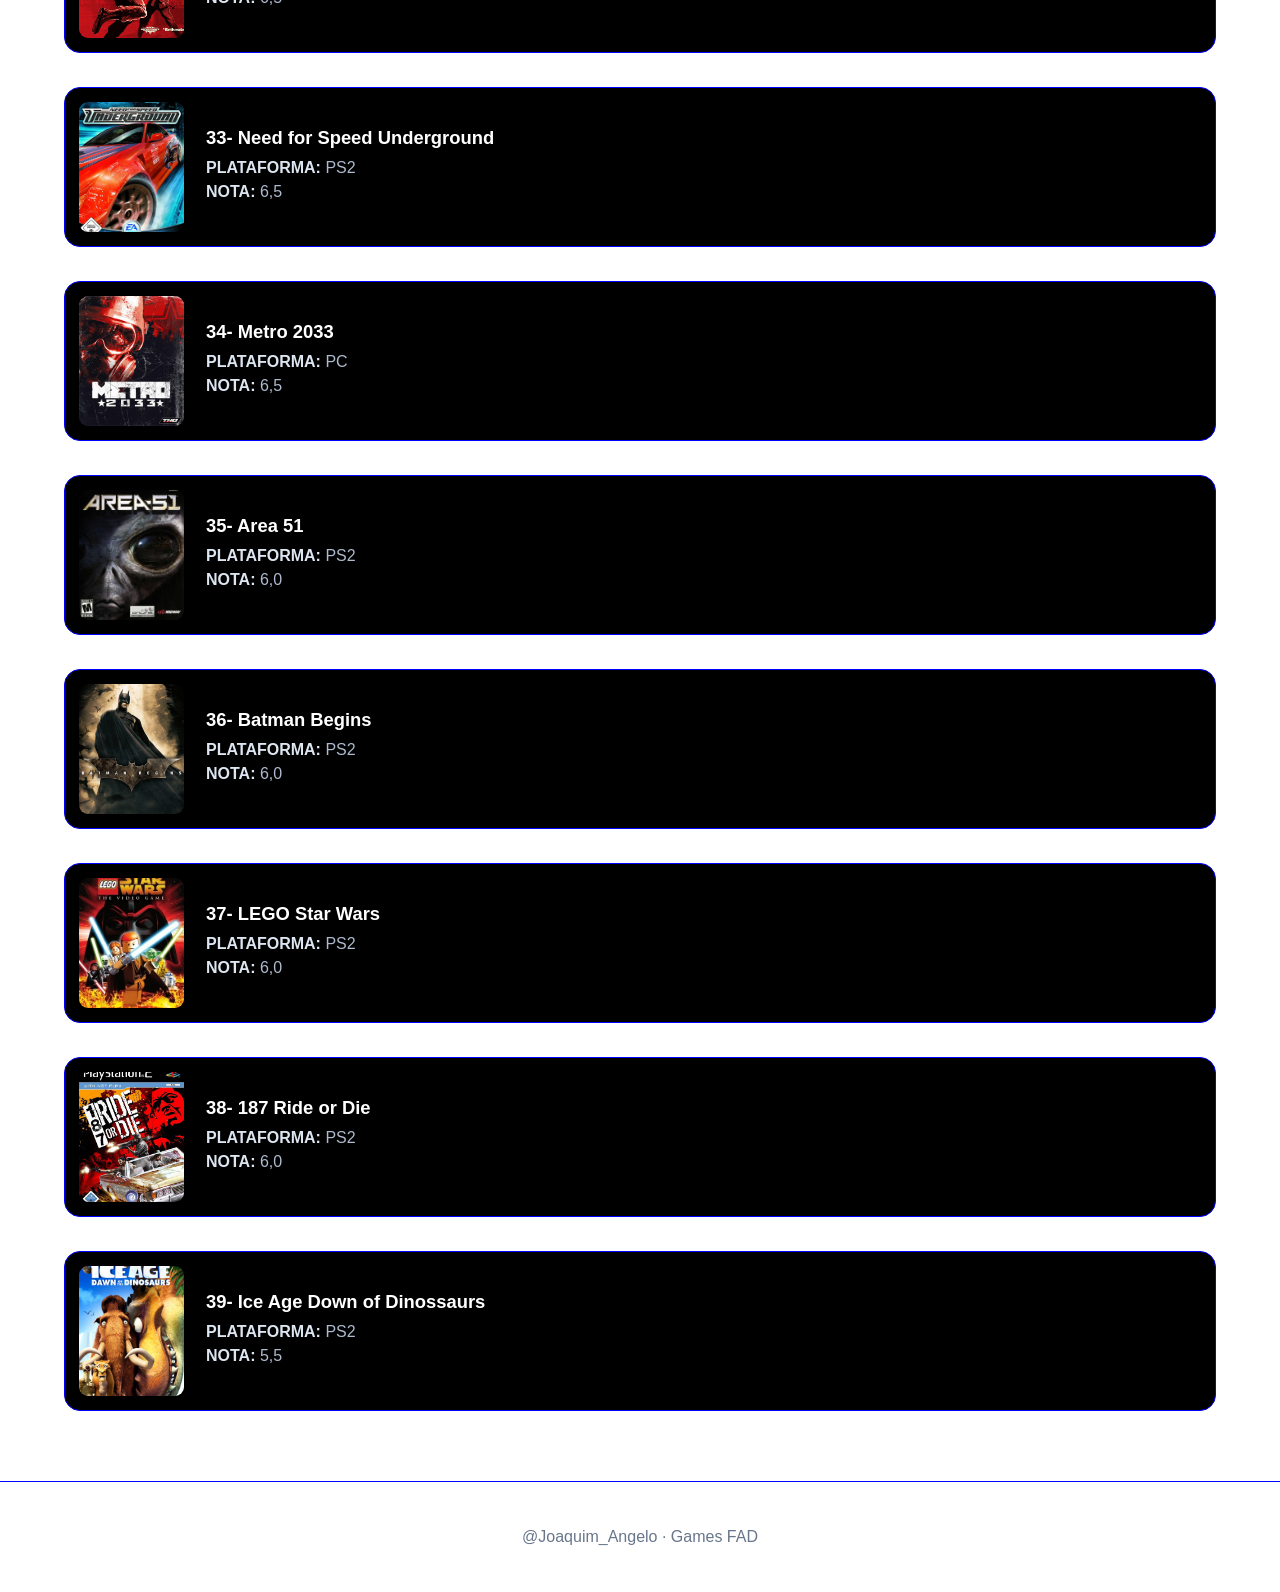
==== commit 1260fe23: "atualizando...." ====
--- a/Ranking.html
+++ b/Ranking.html
@@ -25,7 +25,7 @@
         <div class="page-title">
             <div>
                 <span class="section-kicker">HISTÓRICO</span>
-                <h1>Ranking de jogos</h1>
+                <h1 style="color: black;">Ranking de jogos</h1>
                 <p>Todos os jogos jogados desde 2022, do melhor ao pior.</p>
             </div>
         </div>
@@ -184,17 +184,17 @@
             </div>
         </div>
         <div class="card" style="margin-top: 20px;">
+            <div class="game"><img src="Games/Call_of_Duty_4_Modern_Warfare.jpg" alt="Call of Duty 4: Modern Warfare"></div>
+            <div class="info">
+                <h2>20- Call of Duty 4: Modern Warfare</h2>
+                <p><strong>PLATAFORMA:</strong> PS3</p>
+                <p><strong>NOTA:</strong> 8,5</p>
+            </div>
+        </div>
+        <div class="card" style="margin-top: 20px;">
             <div class="game"><img src="Games/Modern_Warfare_3.jpg" alt="Call of Duty 4: Modern Warfare III"></div>
             <div class="info">
-                <h2>20- Call of Duty 4: Modern Warfare III</h2>
-                <p><strong>PLATAFORMA:</strong> PS3</p>
-                <p><strong>NOTA:</strong> 8,5</p>
-            </div>
-        </div>
-        <div class="card" style="margin-top: 20px;">
-            <div class="game"><img src="Games/Call_of_Duty_4_Modern_Warfare.jpg" alt="Call of Duty 4: Modern Warfare"></div>
-            <div class="info">
-                <h2>21- Call of Duty 4: Modern Warfare</h2>
+                <h2>21- Call of Duty 4: Modern Warfare III</h2>
                 <p><strong>PLATAFORMA:</strong> PS3</p>
                 <p><strong>NOTA:</strong> 8,5</p>
             </div>
@@ -216,9 +216,17 @@
             </div>
         </div>
         <div class="card" style="margin-top: 20px;">
+            <div class="game"><img src="Games/Dantes_Inferno.webp" alt="Dantes Inferno"></div>
+            <div class="info">
+                <h2>24- Dante's Inferno</h2>
+                <p><strong>PLATAFORMA:</strong> PS3</p>
+                <p><strong>NOTA:</strong> 8,0</p>
+            </div>
+        </div>
+        <div class="card" style="margin-top: 20px;">
             <div class="game"><img src="Games/Call-_of_Duty_Black-Ops.jpg" alt="Call of Duty Black Ops"></div>
             <div class="info">
-                <h2>24- Call of Duty Black Ops</h2>
+                <h2>25- Call of Duty Black Ops</h2>
                 <p><strong>PLATAFORMA:</strong> xbox 360</p>
                 <p><strong>NOTA:</strong> 8,0</p>
             </div>
@@ -226,7 +234,7 @@
         <div class="card" style="margin-top: 20px;">
             <div class="game"><img src="Games/God_of_War_Ascension.png" alt="God of War Ascession"></div>
             <div class="info">
-                <h2>25- God of War Ascession</h2>
+                <h2>26- God of War Ascession</h2>
                 <p><strong>PLATAFORMA:</strong> PS3</p>
                 <p><strong>NOTA:</strong> 8,0</p>
             </div>
@@ -234,7 +242,7 @@
         <div class="card" style="margin-top: 20px;">
             <div class="game"><img src="Games/NFS_Undergrouds_2.jpg" alt="Need for Speed Undergroud 2"></div>
             <div class="info">
-                <h2>26- Need for Speed Undergroud 2</h2>
+                <h2>27- Need for Speed Undergroud 2</h2>
                 <p><strong>PLATAFORMA:</strong> PS2</p>
                 <p><strong>NOTA:</strong> 7,5</p>
             </div>
@@ -242,7 +250,7 @@
         <div class="card" style="margin-top: 20px;">
             <div class="game"><img src="Games/Castlavania_Lament.jpg" alt="Castlevania Lament of Innocence"></div>
             <div class="info">
-                <h2>27- Castlevania Lament of Innocence</h2>
+                <h2>28- Castlevania Lament of Innocence</h2>
                 <p><strong>PLATAFORMA:</strong> PS2</p>
                 <p><strong>NOTA:</strong> 7,5</p>
             </div>
@@ -250,7 +258,7 @@
         <div class="card" style="margin-top: 20px;">
             <div class="game"><img src="Games/Metro_last_light.jpg" alt="Metro Last Light"></div>
             <div class="info">
-                <h2>28- Metro Last Light</h2>
+                <h2>29- Metro Last Light</h2>
                 <p><strong>PLATAFORMA:</strong> PC</p>
                 <p><strong>NOTA:</strong> 7,0</p>
             </div>
@@ -258,7 +266,7 @@
         <div class="card" style="margin-top: 20px;">
             <div class="game"><img src="Games/BattleForBikiniBottom.jpg" alt="Sponjebob Battle for Biquine Bottom"></div>
             <div class="info">
-                <h2>29- Sponjebob Battle for Biquine Bottom</h2>
+                <h2>30- Sponjebob Battle for Biquine Bottom</h2>
                 <p><strong>PLATAFORMA:</strong> PS2</p>
                 <p><strong>NOTA:</strong> 7,0</p>
             </div>
@@ -266,7 +274,7 @@
         <div class="card" style="margin-top: 20px;">
             <div class="game"><img src="Games/Guitar_Hero_2.jpg" alt="Guitar Hero II"></div>
             <div class="info">
-                <h2>30- Guitar Hero II</h2>
+                <h2>31- Guitar Hero II</h2>
                 <p><strong>PLATAFORMA:</strong> PS2</p>
                 <p><strong>NOTA:</strong> 7,0</p>
             </div>
@@ -274,7 +282,7 @@
         <div class="card" style="margin-top: 20px;">
             <div class="game"><img src="Games/Wolfenstein_The_Old_Blood.png" alt="Wolfeinstein The Old Blood"></div>
             <div class="info">
-                <h2>31- Wolfeinstein The Old Blood</h2>
+                <h2>32- Wolfeinstein The Old Blood</h2>
                 <p><strong>PLATAFORMA:</strong> xbox one</p>
                 <p><strong>NOTA:</strong> 6,5</p>
             </div>
@@ -282,7 +290,7 @@
         <div class="card" style="margin-top: 20px;">
             <div class="game"><img src="Games/Need_for_Speed_Undergroud.jpg" alt="Need for Speed Underground"></div>
             <div class="info">
-                <h2>32- Need for Speed Underground</h2>
+                <h2>33- Need for Speed Underground</h2>
                 <p><strong>PLATAFORMA:</strong> PS2</p>
                 <p><strong>NOTA:</strong> 6,5</p>
             </div>
@@ -290,7 +298,7 @@
         <div class="card" style="margin-top: 20px;">
             <div class="game"><img src="Games/Metro_2033.jpg" alt="Metro 2033"></div>
             <div class="info">
-                <h2>33- Metro 2033</h2>
+                <h2>34- Metro 2033</h2>
                 <p><strong>PLATAFORMA:</strong> PC</p>
                 <p><strong>NOTA:</strong> 6,5</p>
             </div>
@@ -298,7 +306,7 @@
         <div class="card" style="margin-top: 20px;">
             <div class="game"><img src="Games/Area_51.jpg" alt="Area 51"></div>
             <div class="info">
-                <h2>34- Area 51</h2>
+                <h2>35- Area 51</h2>
                 <p><strong>PLATAFORMA:</strong> PS2</p>
                 <p><strong>NOTA:</strong> 6,0</p>
             </div>
@@ -306,7 +314,7 @@
         <div class="card" style="margin-top: 20px;">
             <div class="game"><img src="Games/Batman_Begins.webp" alt="Batman Begins"></div>
             <div class="info">
-                <h2>35- Batman Begins</h2>
+                <h2>36- Batman Begins</h2>
                 <p><strong>PLATAFORMA:</strong> PS2</p>
                 <p><strong>NOTA:</strong> 6,0</p>
             </div>
@@ -314,7 +322,7 @@
         <div class="card" style="margin-top: 20px;">
             <div class="game"><img src="Games/Legostarwars.jpg" alt="LEGO Star Wars"></div>
             <div class="info">
-                <h2>36- LEGO Star Wars</h2>
+                <h2>37- LEGO Star Wars</h2>
                 <p><strong>PLATAFORMA:</strong> PS2</p>
                 <p><strong>NOTA:</strong> 6,0</p>
             </div>
@@ -322,7 +330,7 @@
         <div class="card" style="margin-top: 20px;">
             <div class="game"><img src="Games/Ride_or_Die.jpg" alt="187 Ride or Die"></div>
             <div class="info">
-                <h2>37- 187 Ride or Die</h2>
+                <h2>38- 187 Ride or Die</h2>
                 <p><strong>PLATAFORMA:</strong> PS2</p>
                 <p><strong>NOTA:</strong> 6,0</p>
             </div>
@@ -330,7 +338,7 @@
         <div class="card" style="margin-top: 20px;">
             <div class="game"><img src="Games/Ice_Age_Dawn_of_the_Dinosaurs.webp" alt="Ice Age Down of Dinossaurs"></div>
             <div class="info">
-                <h2>38- Ice Age Down of Dinossaurs</h2>
+                <h2>39- Ice Age Down of Dinossaurs</h2>
                 <p><strong>PLATAFORMA:</strong> PS2</p>
                 <p><strong>NOTA:</strong> 5,5</p>
             </div>
--- a/style.css
+++ b/style.css
@@ -1,9 +1,9 @@
 :root {
-    --bg: black;
-    --panel: #942424;
-    --panel-2: #ffffff;
-    --line: rgba(255, 13, 0, 0.22);
-    --text: #f2f5fa;
+    --bg: white;
+    --panel: blue;
+    --panel-2: black;
+    --line: blue;
+    --text: white;
     --muted: gray;
     --accent: red;
     --accent-2: rgb(255, 255, 255);
@@ -141,7 +141,7 @@
 .hero h1 span { color: var(--accent-2); }
 
 .hero p {
-    color: #b4c0d0;
+    color: white;
     font-size: 1.05rem;
     line-height: 1.7;
     max-width: 520px;
@@ -199,7 +199,7 @@
 }
 
 .btn.secondary {
-    background: black;
+    background: white;
     color: #dce5f0;
     border: 1px solid var(--line);
 }
@@ -255,7 +255,7 @@
     overflow: hidden;
     border: 1px solid var(--line);
     border-radius: 14px;
-    background: #070b12;
+    background: black;
     transition: .2s ease;
 }
 
